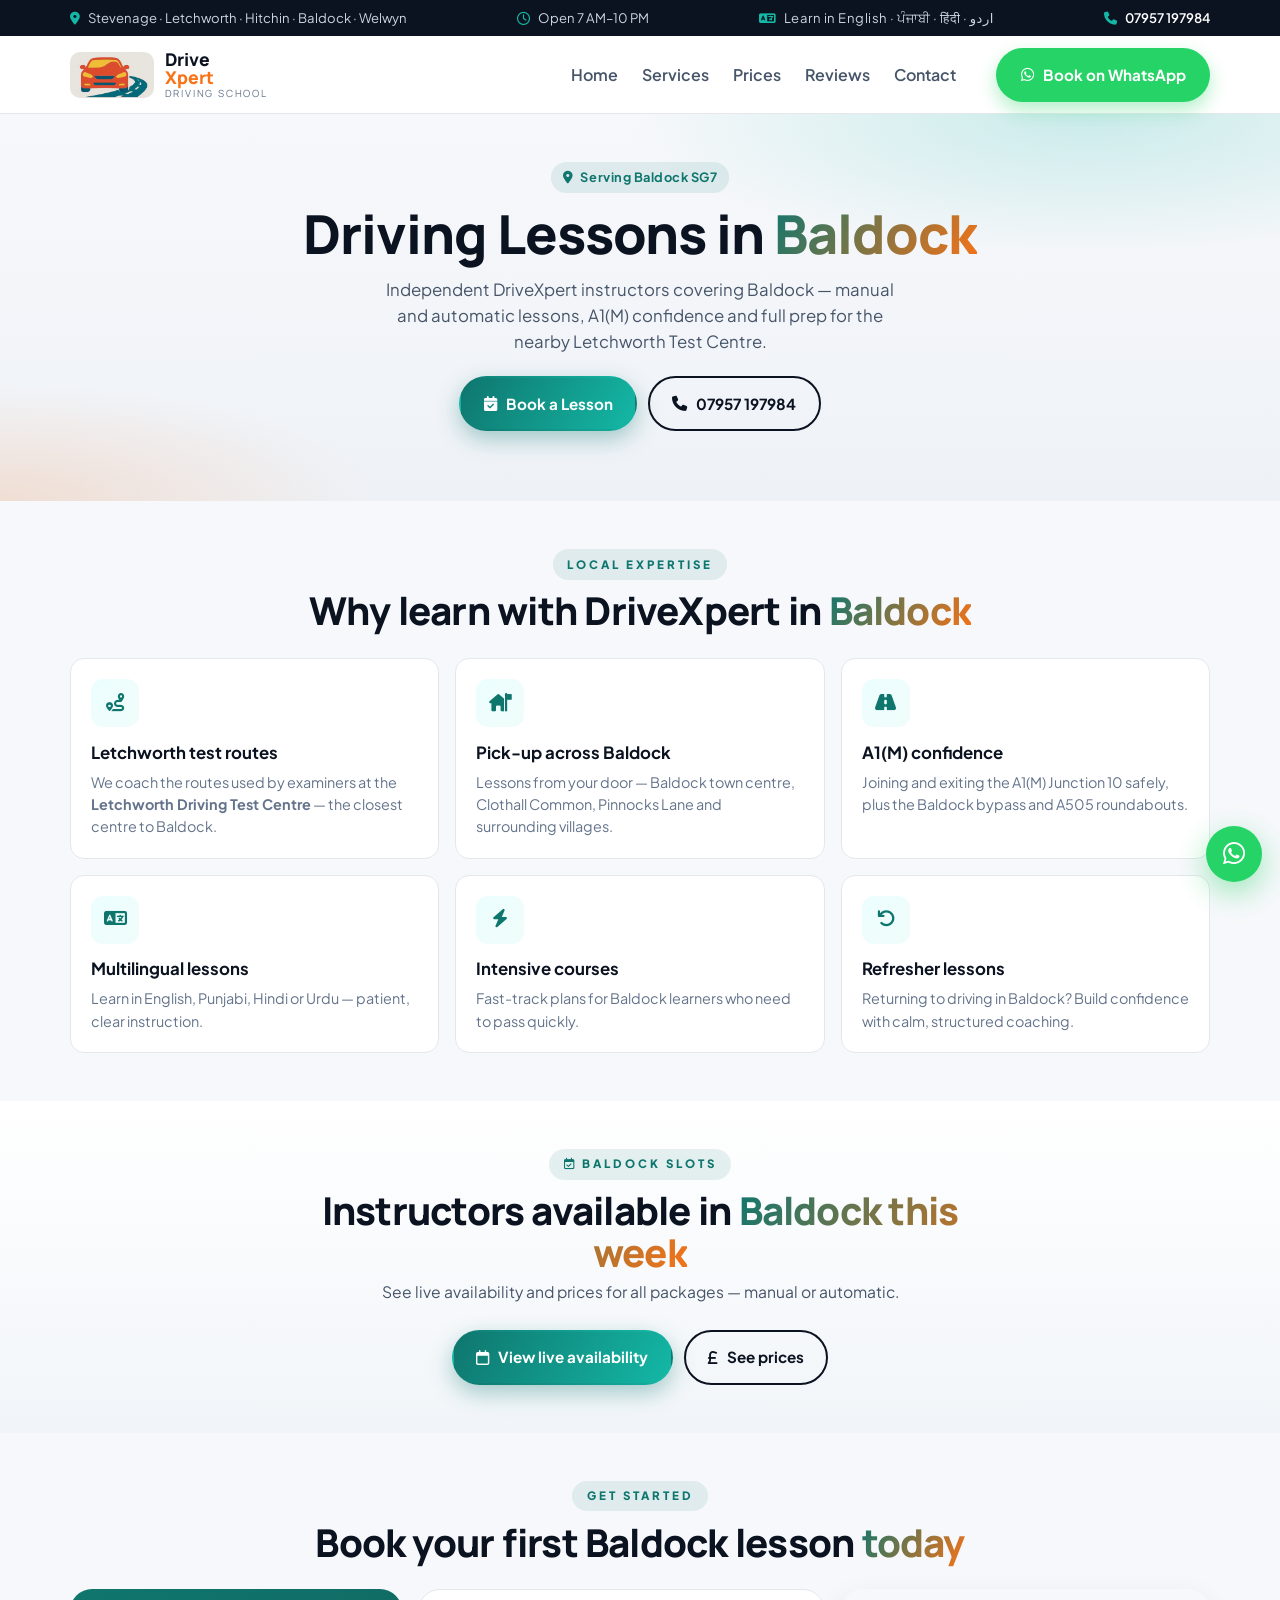
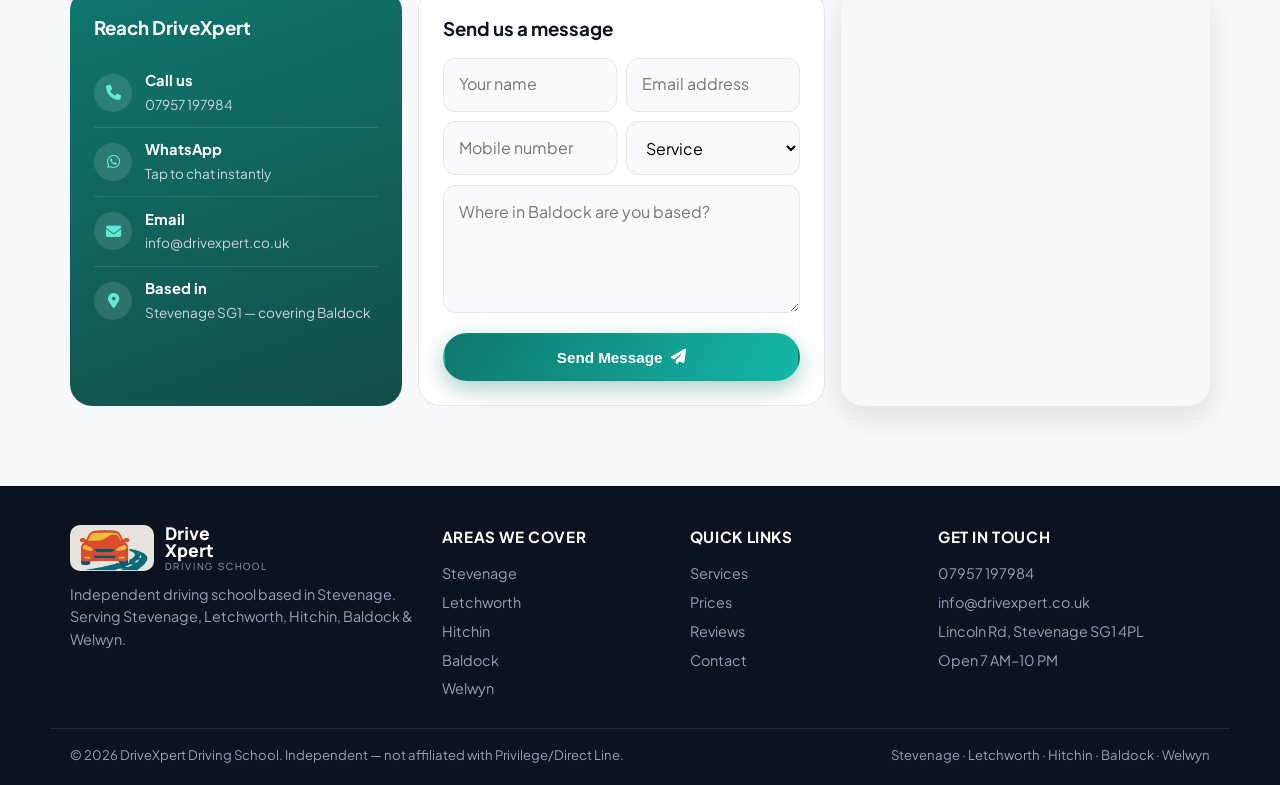
==== driving-lessons-baldock.html @ 842f6f1c "Add SEO subpages for each service area + brand-separation copy SEO subpages (5 dedicated landing pag" ====
<!DOCTYPE html>
<html lang="en">
<head>
    <meta charset="UTF-8">
    <meta name="viewport" content="width=device-width, initial-scale=1.0">
    <title>Driving Lessons in Baldock | DriveXpert Independent Driving School</title>
    <meta name="description" content="Independent driving school in Baldock SG7. Manual and automatic lessons with instructors who know the A1(M) junctions, Baldock bypass and the nearby Letchworth Driving Test Centre.">
    <link rel="canonical" href="https://drivexpert.co.uk/driving-lessons-baldock.html">
    <meta property="og:title" content="Driving Lessons in Baldock — DriveXpert">
    <meta property="og:description" content="Independent driving school covering Baldock. Manual & automatic lessons.">
    <meta property="og:url" content="https://drivexpert.co.uk/driving-lessons-baldock.html">
    <meta property="og:image" content="https://drivexpert.co.uk/images/drivexpert-logo-navbar.jpeg">
    <link rel="preconnect" href="https://fonts.googleapis.com">
    <link rel="preconnect" href="https://fonts.gstatic.com" crossorigin>
    <link href="https://fonts.googleapis.com/css2?family=Plus+Jakarta+Sans:wght@400;500;600;700;800&family=Manrope:wght@400;500;600;700;800&display=swap" rel="stylesheet">
    <link rel="stylesheet" href="https://cdnjs.cloudflare.com/ajax/libs/font-awesome/6.5.1/css/all.min.css">
    <link rel="stylesheet" href="styles.css">
    <script type="application/ld+json">
    {"@context":"https://schema.org","@type":["LocalBusiness","DrivingSchool"],"name":"DriveXpert Driving School — Baldock","url":"https://drivexpert.co.uk/driving-lessons-baldock.html","telephone":"+447957197984","areaServed":{"@type":"City","name":"Baldock"},"address":{"@type":"PostalAddress","addressLocality":"Baldock","addressRegion":"Hertfordshire","addressCountry":"GB"}}
    </script>
    <script>
    (function(w,d,s,l,i){w[l]=w[l]||[];w[l].push({'gtm.start':new Date().getTime(),event:'gtm.js'});var f=d.getElementsByTagName(s)[0],j=d.createElement(s),dl=l!='dataLayer'?'&l='+l:'';j.async=true;j.src='https://www.googletagmanager.com/gtm.js?id=GTM-MKSMNTF2'+dl;f.parentNode.insertBefore(j,f);})(window,document,'script','dataLayer','GTM-MKSMNTF2');
    </script>
</head>
<body>
<noscript><iframe src="https://www.googletagmanager.com/ns.html?id=GTM-MKSMNTF2" height="0" width="0" style="display:none;visibility:hidden"></iframe></noscript>

<div class="topbar">
    <div class="container topbar-inner">
        <span class="topbar-item"><i class="fas fa-map-marker-alt"></i> Stevenage · Letchworth · Hitchin · Baldock · Welwyn</span>
        <span class="topbar-item"><i class="far fa-clock"></i> Open 7 AM–10 PM</span>
        <span class="topbar-item topbar-langs"><i class="fas fa-language"></i> Learn in English · ਪੰਜਾਬੀ · हिंदी · اردو</span>
        <span class="topbar-item"><a href="tel:07957197984"><i class="fas fa-phone"></i> 07957 197984</a></span>
    </div>
</div>

<header class="nav">
    <div class="container nav-inner">
        <a href="index.html" class="brand">
            <img src="images/drivexpert-logo-navbar.jpeg" alt="DriveXpert" class="brand-logo">
            <span class="brand-text"><b>Drive</b><span class="x">Xpert</span><small>DRIVING SCHOOL</small></span>
        </a>
        <nav class="nav-links">
            <a href="index.html">Home</a>
            <a href="index.html#services">Services</a>
            <a href="index.html#prices">Prices</a>
            <a href="index.html#reviews">Reviews</a>
            <a href="index.html#contact">Contact</a>
        </nav>
        <div class="nav-cta">
            <a href="https://wa.me/447957197984" target="_blank" class="btn btn-whats"><i class="fab fa-whatsapp"></i> Book on WhatsApp</a>
        </div>
        <button class="nav-toggle" aria-label="Menu"><span></span><span></span><span></span></button>
    </div>
</header>

<section class="hero">
    <div class="hero-bg"></div>
    <div class="container">
        <div class="hero-copy" style="max-width:760px;margin:0 auto;text-align:center;">
            <span class="pill"><i class="fas fa-map-marker-alt"></i> Serving Baldock SG7</span>
            <h1>Driving Lessons in <span class="grad-text">Baldock</span></h1>
            <p class="lead" style="margin-left:auto;margin-right:auto;">Independent DriveXpert instructors covering Baldock — manual and automatic lessons, A1(M) confidence and full prep for the nearby Letchworth Test Centre.</p>
            <div class="hero-cta" style="justify-content:center;">
                <a href="index.html#contact" class="btn btn-primary"><i class="fas fa-calendar-check"></i> Book a Lesson</a>
                <a href="tel:07957197984" class="btn btn-outline"><i class="fas fa-phone"></i> 07957 197984</a>
            </div>
        </div>
    </div>
</section>

<section class="section">
    <div class="container">
        <div class="section-head">
            <span class="eyebrow">Local Expertise</span>
            <h2>Why learn with DriveXpert in <span class="grad-text">Baldock</span></h2>
        </div>
        <div class="services-grid">
            <article class="srv"><i class="fas fa-route"></i><h3>Letchworth test routes</h3><p>We coach the routes used by examiners at the <strong>Letchworth Driving Test Centre</strong> — the closest centre to Baldock.</p></article>
            <article class="srv"><i class="fas fa-house-flag"></i><h3>Pick-up across Baldock</h3><p>Lessons from your door — Baldock town centre, Clothall Common, Pinnocks Lane and surrounding villages.</p></article>
            <article class="srv"><i class="fas fa-road"></i><h3>A1(M) confidence</h3><p>Joining and exiting the A1(M) Junction 10 safely, plus the Baldock bypass and A505 roundabouts.</p></article>
            <article class="srv"><i class="fas fa-language"></i><h3>Multilingual lessons</h3><p>Learn in English, Punjabi, Hindi or Urdu — patient, clear instruction.</p></article>
            <article class="srv"><i class="fas fa-bolt"></i><h3>Intensive courses</h3><p>Fast-track plans for Baldock learners who need to pass quickly.</p></article>
            <article class="srv"><i class="fas fa-undo"></i><h3>Refresher lessons</h3><p>Returning to driving in Baldock? Build confidence with calm, structured coaching.</p></article>
        </div>
    </div>
</section>

<section class="section availability">
    <div class="container">
        <div class="section-head">
            <span class="eyebrow"><i class="far fa-calendar-check"></i> Baldock Slots</span>
            <h2>Instructors available in <span class="grad-text">Baldock this week</span></h2>
            <p class="lead-sub">See live availability and prices for all packages — manual or automatic.</p>
        </div>
        <div style="text-align:center;">
            <a href="index.html#availability" class="btn btn-primary"><i class="far fa-calendar"></i> View live availability</a>
            <a href="index.html#prices" class="btn btn-outline" style="margin-left:.5rem;"><i class="fas fa-pound-sign"></i> See prices</a>
        </div>
    </div>
</section>

<section class="section contact">
    <div class="container">
        <div class="section-head">
            <span class="eyebrow">Get Started</span>
            <h2>Book your first Baldock lesson <span class="grad-text">today</span></h2>
        </div>
        <div class="contact-grid">
            <div class="contact-info">
                <h3>Reach DriveXpert</h3>
                <a href="tel:07957197984" class="ci-row"><i class="fas fa-phone"></i><div><strong>Call us</strong><span>07957 197984</span></div></a>
                <a href="https://wa.me/447957197984" target="_blank" class="ci-row"><i class="fab fa-whatsapp"></i><div><strong>WhatsApp</strong><span>Tap to chat instantly</span></div></a>
                <a href="mailto:info@drivexpert.co.uk" class="ci-row"><i class="fas fa-envelope"></i><div><strong>Email</strong><span>info@drivexpert.co.uk</span></div></a>
                <a href="https://www.google.com/maps/place/DriveXpert+Driving+School/@51.926506,-0.1731403,17z" target="_blank" class="ci-row"><i class="fas fa-map-marker-alt"></i><div><strong>Based in</strong><span>Stevenage SG1 — covering Baldock</span></div></a>
            </div>
            <form class="contact-form" action="https://formspree.io/f/mldnvqpw" method="POST">
                <h3>Send us a message</h3>
                <input type="hidden" name="_subject" value="Lead — Baldock page">
                <input type="hidden" name="area" value="Baldock">
                <div class="row">
                    <input type="text" name="name" placeholder="Your name" required>
                    <input type="email" name="email" placeholder="Email address" required>
                </div>
                <div class="row">
                    <input type="tel" name="phone" placeholder="Mobile number">
                    <select name="service" required>
                        <option value="">Service</option>
                        <option>Adult Lessons</option>
                        <option>Manual / Automatic</option>
                        <option>Intensive Course</option>
                        <option>Refresher</option>
                    </select>
                </div>
                <textarea name="message" rows="4" placeholder="Where in Baldock are you based?" required></textarea>
                <button type="submit" class="btn btn-primary btn-block">Send Message <i class="fas fa-paper-plane"></i></button>
            </form>
            <div class="contact-map">
                <iframe src="https://www.google.com/maps?q=Baldock,+UK&output=embed" width="100%" height="100%" style="border:0;" allowfullscreen="" loading="lazy" referrerpolicy="no-referrer-when-downgrade" title="Letchworth Driving Test Centre"></iframe>
            </div>
        </div>
    </div>
</section>

<footer class="footer">
    <div class="container footer-grid">
        <div>
            <div class="brand brand-foot">
                <img src="images/drivexpert-logo-navbar.jpeg" alt="DriveXpert" class="brand-logo">
                <span class="brand-text"><b>Drive</b><span class="x">Xpert</span><small>DRIVING SCHOOL</small></span>
            </div>
            <p class="muted">Independent driving school based in Stevenage. Serving Stevenage, Letchworth, Hitchin, Baldock &amp; Welwyn.</p>
        </div>
        <div>
            <h4>Areas We Cover</h4>
            <ul>
                <li><a href="driving-lessons-stevenage.html">Stevenage</a></li>
                <li><a href="driving-lessons-baldock.html">Letchworth</a></li>
                <li><a href="driving-lessons-hitchin.html">Hitchin</a></li>
                <li><a href="driving-lessons-baldock.html">Baldock</a></li>
                <li><a href="driving-lessons-welwyn.html">Welwyn</a></li>
            </ul>
        </div>
        <div>
            <h4>Quick Links</h4>
            <ul><li><a href="index.html#services">Services</a></li><li><a href="index.html#prices">Prices</a></li><li><a href="index.html#reviews">Reviews</a></li><li><a href="index.html#contact">Contact</a></li></ul>
        </div>
        <div>
            <h4>Get in Touch</h4>
            <p><a href="tel:07957197984">07957 197984</a></p>
            <p><a href="mailto:info@drivexpert.co.uk">info@drivexpert.co.uk</a></p>
            <p>Lincoln Rd, Stevenage SG1 4PL</p>
            <p>Open 7 AM–10 PM</p>
        </div>
    </div>
    <div class="container footer-bottom">
        <span>&copy; <span id="yr"></span> DriveXpert Driving School. Independent — not affiliated with Privilege/Direct Line.</span>
        <span>Stevenage · Letchworth · Hitchin · Baldock · Welwyn</span>
    </div>
</footer>

<a href="https://wa.me/447957197984" target="_blank" class="float-whats" aria-label="WhatsApp"><i class="fab fa-whatsapp"></i></a>
<script src="script.js"></script>
</body>
</html>
---- styles.css ----
/* ===========================================
   DriveXpert — fresh design
   =========================================== */
:root {
    --bg: #f7f8fb;
    --surface: #ffffff;
    --ink: #0b1220;
    --ink-2: #475569;
    --muted: #64748b;
    --line: #e5e7eb;
    --brand: #0f766e;
    --brand-2: #14b8a6;
    --accent: #f97316;
    --accent-2: #fb923c;
    --gold: #f59e0b;
    --shadow-sm: 0 2px 8px rgba(15,23,42,.06);
    --shadow-md: 0 12px 30px rgba(15,23,42,.10);
    --shadow-lg: 0 28px 60px rgba(15,23,42,.18);
    --radius: 14px;
    --radius-lg: 22px;
    --container: 1180px;
}

* { box-sizing: border-box; margin: 0; padding: 0; }
html { scroll-behavior: smooth; }
body {
    font-family: 'Plus Jakarta Sans', 'Manrope', system-ui, sans-serif;
    color: var(--ink);
    background: var(--bg);
    line-height: 1.55;
    -webkit-font-smoothing: antialiased;
}
img { max-width: 100%; display: block; }
a { color: inherit; text-decoration: none; }
ul { list-style: none; }
.container { width: 100%; max-width: var(--container); margin: 0 auto; padding: 0 20px; }
.grad-text {
    background: linear-gradient(120deg, var(--brand) 0%, var(--accent) 100%);
    -webkit-background-clip: text;
    background-clip: text;
    color: transparent;
}

/* ===== Buttons ===== */
.btn {
    display: inline-flex; align-items: center; justify-content: center; gap: .55rem;
    padding: .85rem 1.4rem; border-radius: 999px;
    font-weight: 700; font-size: .95rem;
    border: 2px solid transparent; cursor: pointer;
    transition: transform .2s ease, box-shadow .2s ease, background .2s ease, color .2s ease, border-color .2s ease;
    white-space: nowrap;
}
.btn-primary { background: linear-gradient(120deg, var(--brand), var(--brand-2)); color: #fff; box-shadow: 0 8px 22px rgba(15,118,110,.35); }
.btn-primary:hover { transform: translateY(-2px); box-shadow: 0 14px 30px rgba(15,118,110,.45); }
.btn-outline { background: transparent; color: var(--ink); border-color: var(--ink); }
.btn-outline:hover { background: var(--ink); color: #fff; }
.btn-whats { background: #25D366; color: #fff; box-shadow: 0 8px 18px rgba(37,211,102,.35); }
.btn-whats:hover { transform: translateY(-2px); box-shadow: 0 14px 26px rgba(37,211,102,.45); }
.btn-block { width: 100%; }

/* ===== Topbar ===== */
.topbar { background: var(--ink); color: #cbd5e1; font-size: .82rem; }
.topbar-inner { display: flex; gap: 1.4rem; padding: .5rem 20px; flex-wrap: wrap; align-items: center; justify-content: space-between; }
.topbar-item i { color: var(--brand-2); margin-right: .35rem; }
.topbar-item a { color: #fff; font-weight: 600; }
.topbar-langs { letter-spacing: .5px; }

/* ===== Nav ===== */
.nav {
    position: sticky; top: 0; z-index: 100;
    background: rgba(255,255,255,.92);
    backdrop-filter: saturate(150%) blur(10px);
    border-bottom: 1px solid var(--line);
}
.nav-inner { display: flex; align-items: center; gap: 1.5rem; padding: .7rem 20px; }
.brand { display: flex; align-items: center; gap: .65rem; }
.brand-logo { height: 46px; width: auto; border-radius: 10px; }
.brand-text { display: flex; flex-direction: column; line-height: 1; font-family: 'Manrope', sans-serif; }
.brand-text b { font-weight: 800; font-size: 1.1rem; color: var(--ink); display: inline; }
.brand-text .x { color: var(--accent); font-weight: 800; font-size: 1.1rem; display: inline; }
.brand-text small { font-size: .62rem; letter-spacing: .18em; color: var(--muted); margin-top: 2px; }
.nav-links { display: flex; gap: 1.5rem; margin-left: auto; }
.nav-links a { font-weight: 600; color: var(--ink-2); padding: .4rem 0; position: relative; }
.nav-links a:hover { color: var(--ink); }
.nav-links a::after { content: ''; position: absolute; left: 0; bottom: -4px; width: 0; height: 2px; background: linear-gradient(90deg, var(--brand), var(--accent)); transition: width .25s ease; }
.nav-links a:hover::after { width: 100%; }
.nav-cta { margin-left: 1rem; }
.nav-toggle { display: none; background: transparent; border: 0; flex-direction: column; gap: 4px; cursor: pointer; padding: 8px; }
.nav-toggle span { width: 24px; height: 2px; background: var(--ink); border-radius: 2px; transition: transform .25s ease; }

/* ===== Hero ===== */
.hero { position: relative; padding: 3rem 0 3.2rem; overflow: hidden; }
.hero-bg {
    position: absolute; inset: 0;
    background:
        radial-gradient(60% 60% at 85% 0%, rgba(20,184,166,.20), transparent 60%),
        radial-gradient(50% 50% at 0% 100%, rgba(249,115,22,.16), transparent 60%),
        linear-gradient(180deg, #f7f8fb 0%, #eef2f7 100%);
    z-index: -1;
}
.hero-grid { display: grid; grid-template-columns: 1.15fr .85fr; gap: 2rem; align-items: center; }
.pill {
    display: inline-flex; align-items: center; gap: .45rem;
    padding: .35rem .75rem; border-radius: 999px;
    background: rgba(15,118,110,.10); color: var(--brand);
    font-weight: 700; font-size: .8rem; letter-spacing: .04em;
}
.hero-copy h1 {
    font-family: 'Manrope', sans-serif;
    font-weight: 800;
    font-size: clamp(2rem, 4.2vw, 3.4rem);
    line-height: 1.05;
    letter-spacing: -.02em;
    margin: .8rem 0 .9rem;
}
.lead { color: var(--ink-2); font-size: 1.05rem; max-width: 540px; margin-bottom: 1.3rem; }
.hero-cta { display: flex; gap: .7rem; flex-wrap: wrap; margin-bottom: 1.2rem; }
.hero-bullets { display: grid; grid-template-columns: 1fr 1fr; gap: .4rem .9rem; max-width: 460px; }
.hero-bullets li { font-weight: 600; color: var(--ink-2); display: flex; align-items: center; gap: .5rem; font-size: .92rem; }
.hero-bullets i { color: var(--brand); }

.hero-card {
    background: var(--surface);
    border: 1px solid var(--line);
    border-radius: var(--radius-lg);
    padding: 1.5rem;
    box-shadow: var(--shadow-md);
}
.hero-card-row { display: grid; grid-template-columns: repeat(3,1fr); gap: .5rem; margin-bottom: 1.1rem; }
.hcol { text-align: center; padding: .8rem .3rem; border-radius: 14px; background: linear-gradient(135deg, #ecfeff, #f0fdfa); }
.hcol-num { font-size: 1.55rem; font-weight: 800; color: var(--brand); }
.hcol-lbl { font-size: .78rem; color: var(--muted); font-weight: 600; }
.hero-card-cta strong { display: block; font-size: 1.1rem; margin-bottom: .25rem; }
.hero-card-cta p { color: var(--muted); font-size: .9rem; margin-bottom: .8rem; }
.quick-form { display: grid; gap: .55rem; }
.quick-form input, .quick-form select {
    width: 100%; padding: .8rem .9rem; border: 1px solid var(--line); border-radius: 12px; font: inherit;
    background: #f8fafc;
}
.quick-form input:focus, .quick-form select:focus { outline: 2px solid var(--brand); border-color: var(--brand); background: #fff; }

/* ===== Trust strip ===== */
.trust { background: var(--surface); border-top: 1px solid var(--line); border-bottom: 1px solid var(--line); padding: 1rem 0; }
.trust-grid { display: grid; grid-template-columns: repeat(4, 1fr); gap: 1rem; }
.trust-item { display: flex; gap: .8rem; align-items: center; }
.trust-item i { width: 42px; height: 42px; border-radius: 12px; display: inline-grid; place-items: center; background: linear-gradient(135deg, #ecfeff, #f0fdfa); color: var(--brand); font-size: 1.1rem; }
.trust-item strong { display: block; font-size: .95rem; }
.trust-item span { display: block; color: var(--muted); font-size: .82rem; }

/* ===== Sections ===== */
.section { padding: 3rem 0; }
.section-head { text-align: center; max-width: 720px; margin: 0 auto 1.6rem; }
.eyebrow {
    display: inline-block;
    text-transform: uppercase; letter-spacing: 3px;
    font-size: .72rem; font-weight: 800;
    color: var(--brand);
    background: rgba(15,118,110,.10);
    padding: .4rem .9rem; border-radius: 999px; margin-bottom: .65rem;
}
.section-head h2 {
    font-family: 'Manrope', sans-serif;
    font-weight: 800;
    font-size: clamp(1.6rem, 3.2vw, 2.4rem);
    letter-spacing: -.02em;
    line-height: 1.1;
}

/* ===== Services ===== */
.services-grid { display: grid; grid-template-columns: repeat(3,1fr); gap: 1rem; }
.srv {
    background: var(--surface); border: 1px solid var(--line);
    border-radius: var(--radius); padding: 1.25rem; position: relative; overflow: hidden;
    transition: transform .25s ease, box-shadow .25s ease, border-color .25s ease;
}
.srv::before { content: ''; position: absolute; top: 0; left: 0; right: 0; height: 3px; background: linear-gradient(90deg, var(--brand), var(--accent)); transform: scaleX(0); transform-origin: left; transition: transform .35s ease; }
.srv:hover { transform: translateY(-4px); box-shadow: var(--shadow-md); border-color: transparent; }
.srv:hover::before { transform: scaleX(1); }
.srv i { width: 48px; height: 48px; border-radius: 12px; display: inline-grid; place-items: center; background: linear-gradient(135deg, #ecfeff, #f0fdfa); color: var(--brand); font-size: 1.15rem; margin-bottom: .8rem; }
.srv h3 { font-size: 1.05rem; margin-bottom: .3rem; }
.srv p { color: var(--muted); font-size: .9rem; }

/* ===== Availability ===== */
.availability { background: linear-gradient(180deg, #ffffff 0%, #f1f5f9 100%); }
.lead-sub { color: var(--ink-2); font-size: .98rem; margin-top: .35rem; }
.avail-tabs {
    display: flex; flex-wrap: wrap; justify-content: center; gap: .4rem;
    margin-bottom: 1rem;
}
.avail-tab {
    border: 1px solid var(--line); background: #fff; color: var(--ink-2);
    padding: .55rem 1.1rem; border-radius: 999px;
    font-weight: 700; font-size: .9rem; cursor: pointer;
    transition: background .2s ease, color .2s ease, border-color .2s ease, transform .2s ease;
}
.avail-tab:hover { transform: translateY(-1px); border-color: var(--brand); color: var(--brand); }
.avail-tab.active { background: linear-gradient(120deg, var(--brand), var(--brand-2)); color: #fff; border-color: transparent; box-shadow: 0 6px 16px rgba(15,118,110,.3); }

.avail-legend {
    display: flex; justify-content: center; gap: 1.2rem; flex-wrap: wrap;
    color: var(--ink-2); font-size: .85rem; margin-bottom: 1rem;
}
.avail-legend .dot { display: inline-block; width: 10px; height: 10px; border-radius: 50%; margin-right: .35rem; vertical-align: middle; }
.dot-open { background: #10b981; }
.dot-few { background: #f59e0b; }
.dot-full { background: #ef4444; }

.avail-grid {
    display: grid; grid-template-columns: repeat(7, 1fr); gap: .5rem;
    background: #fff; padding: 1rem; border-radius: var(--radius-lg);
    border: 1px solid var(--line); box-shadow: var(--shadow-sm);
}
.avail-day { display: flex; flex-direction: column; gap: .35rem; min-width: 0; }
.avail-day-head { text-align: center; padding: .35rem 0; }
.avail-day-name { font-size: .72rem; text-transform: uppercase; letter-spacing: .1em; color: var(--muted); font-weight: 700; }
.avail-day-date { font-size: 1.1rem; font-weight: 800; color: var(--ink); margin-top: 2px; }
.avail-slot {
    display: flex; align-items: center; justify-content: space-between;
    padding: .45rem .55rem; border-radius: 10px;
    border: 1px solid var(--line); background: #f8fafc;
    font-size: .76rem; font-weight: 600; color: var(--ink);
    cursor: pointer; transition: transform .2s ease, border-color .2s ease, background .2s ease;
    text-align: left;
}
.avail-slot:hover:not(.full) { transform: translateY(-1px); border-color: var(--brand); background: #ecfeff; }
.avail-slot .dot { width: 7px; height: 7px; border-radius: 50%; }
.avail-slot.open { border-left: 3px solid #10b981; }
.avail-slot.few { border-left: 3px solid #f59e0b; }
.avail-slot.full { border-left: 3px solid #ef4444; color: var(--muted); cursor: not-allowed; opacity: .7; text-decoration: line-through; }

.avail-note { text-align: center; color: var(--muted); font-size: .85rem; margin-top: 1rem; }
.avail-note i { color: var(--brand); margin-right: .3rem; }

@media (max-width: 980px) {
    .avail-grid { grid-template-columns: repeat(4, 1fr); }
    .avail-day:nth-child(n+5) { /* keeps layout balanced — rows wrap */ }
}
@media (max-width: 640px) {
    .avail-grid { grid-template-columns: repeat(2, 1fr); padding: .8rem; gap: .4rem; }
    .avail-slot { font-size: .72rem; padding: .4rem .5rem; }
    .avail-tabs { gap: .3rem; }
    .avail-tab { padding: .45rem .85rem; font-size: .82rem; }
}

/* ===== Prices ===== */
.prices-grid { display: grid; grid-template-columns: repeat(4, 1fr); gap: 1rem; }
.price-card {
    position: relative; background: var(--surface); border: 1px solid var(--line);
    border-radius: var(--radius); padding: 1.4rem 1.2rem; text-align: center;
    display: flex; flex-direction: column; transition: transform .25s ease, box-shadow .25s ease;
}
.price-card:hover { transform: translateY(-4px); box-shadow: var(--shadow-md); }
.price-card.featured {
    background: linear-gradient(160deg, #0f766e, #134e4a);
    color: #fff; border-color: transparent; box-shadow: var(--shadow-lg);
}
.price-card.featured h3, .price-card.featured .price { color: #fff; }
.price-card.featured ul { color: #ccfbf1; }
.price-card.featured .btn-primary { background: #fff; color: var(--brand); box-shadow: none; }
.price-card.featured .btn-primary:hover { background: #f1f5f9; }
.price-card.featured .price-icon { background: rgba(255,255,255,.15); color: #fff; }
.badge {
    position: absolute; top: 12px; right: 12px;
    background: var(--accent); color: #fff;
    padding: .25rem .6rem; border-radius: 999px;
    font-size: .72rem; font-weight: 800; letter-spacing: .03em;
}
.price-icon { width: 52px; height: 52px; border-radius: 14px; display: inline-grid; place-items: center; background: linear-gradient(135deg, #ecfeff, #f0fdfa); color: var(--brand); font-size: 1.2rem; margin: 0 auto .8rem; }
.price-card h3 { font-size: 1.05rem; margin-bottom: .25rem; }
.price-was { font-size: .82rem; color: var(--muted); margin-top: .2rem; }
.price-was s { color: #94a3b8; }
.price-card.featured .price-was { color: rgba(255,255,255,.7); }
.price-card.featured .price-was s { color: rgba(255,255,255,.55); }
.price { font-family: 'Manrope', sans-serif; font-weight: 800; font-size: 2rem; letter-spacing: -.02em; margin-bottom: .35rem; }
.price-savings {
    display: inline-flex; align-items: center; gap: .35rem;
    background: rgba(249,115,22,.12); color: var(--accent);
    padding: .25rem .65rem; border-radius: 999px;
    font-size: .8rem; font-weight: 800; margin: 0 auto .9rem;
}
.price-savings-empty {
    background: rgba(15,118,110,.08); color: var(--brand);
    font-weight: 600;
}
.price-card.featured .price-savings { background: rgba(255,255,255,.18); color: #fff; }
.price-card.featured .price-savings-empty { background: rgba(255,255,255,.12); }
.price span { font-size: .85rem; font-weight: 600; color: var(--muted); margin-left: .15rem; }
.price-card.featured .price span { color: #ccfbf1; }
.price-card ul { display: grid; gap: .35rem; margin-bottom: 1rem; color: var(--ink-2); font-size: .9rem; }
.price-card ul li::before { content: '✓'; color: var(--brand); font-weight: 800; margin-right: .35rem; }
.price-card.featured ul li::before { color: #5eead4; }

/* ===== About ===== */
.about-grid { display: grid; grid-template-columns: 1.05fr .95fr; gap: 2rem; align-items: center; }
.about-copy h2 { margin-bottom: .8rem; font-family: 'Manrope', sans-serif; font-weight: 800; font-size: clamp(1.6rem, 3vw, 2.2rem); }
.about-copy p { color: var(--ink-2); margin-bottom: 1.2rem; }
.about-stats { display: grid; grid-template-columns: repeat(auto-fit, minmax(160px, max-content)); gap: 1rem; }
.about-stats > div { background: var(--surface); border: 1px solid var(--line); border-radius: 14px; padding: .9rem .8rem; text-align: center; }
.about-stats strong { display: block; font-size: 1.4rem; color: var(--brand); font-weight: 800; }
.about-stats span { color: var(--muted); font-size: .82rem; }
.about-media { position: relative; }
.about-media img { width: 100%; border-radius: var(--radius-lg); box-shadow: var(--shadow-md); }
.about-media .about-media-2 { position: absolute; right: -10px; bottom: -28px; width: 55%; border: 6px solid var(--bg); border-radius: var(--radius); }

/* ===== Reviews / Slider ===== */
.reviews-sub { text-align: center; margin: 1.6rem 0 .9rem; font-size: 1.1rem; font-weight: 700; color: var(--ink); }
.slider { position: relative; padding: 0 2.6rem; }
.slider-track {
    display: flex; gap: .8rem;
    overflow-x: auto; overflow-y: hidden;
    scroll-snap-type: x mandatory;
    scroll-behavior: smooth;
    scrollbar-width: none;
    -ms-overflow-style: none;
    padding: .5rem .1rem 1.2rem;
}
.slider-track::-webkit-scrollbar { display: none; }
.slide { flex: 0 0 calc((100% - 2.4rem) / 4); scroll-snap-align: start; }
.slide img {
    width: 100%; object-fit: cover;
    border-radius: var(--radius); cursor: zoom-in;
    box-shadow: var(--shadow-sm);
    transition: transform .25s ease, box-shadow .25s ease;
}
.slide img:hover { transform: translateY(-4px); box-shadow: var(--shadow-md); }
.review-slide img { aspect-ratio: 3/4; }
.pass-slide img { aspect-ratio: 3/4; }

.slider-btn {
    position: absolute; top: 50%; transform: translateY(-50%);
    width: 42px; height: 42px; border-radius: 50%;
    background: #fff; color: var(--ink); border: 1px solid var(--line);
    display: inline-grid; place-items: center; cursor: pointer;
    box-shadow: var(--shadow-md); z-index: 2;
    transition: transform .2s ease, background .2s ease, color .2s ease;
}
.slider-btn:hover { background: var(--brand); color: #fff; border-color: transparent; transform: translateY(-50%) scale(1.05); }
.slider-btn.prev { left: 0; }
.slider-btn.next { right: 0; }

.slider-dots { display: flex; justify-content: center; gap: .35rem; margin-top: .2rem; }
.slider-dots button {
    width: 8px; height: 8px; border-radius: 50%;
    background: var(--line); border: 0; cursor: pointer;
    transition: background .2s ease, transform .2s ease;
}
.slider-dots button.active { background: var(--brand); transform: scale(1.4); }

@media (max-width: 980px) {
    .slide { flex-basis: calc((100% - 1.6rem) / 3); }
}
@media (max-width: 640px) {
    .slider { padding: 0 2.2rem; }
    .slide { flex-basis: calc((100% - .8rem) / 2); }
    .slider-btn { width: 36px; height: 36px; }
}

/* ===== Social ===== */
.social-grid { display: grid; grid-template-columns: repeat(3, 1fr); gap: 1rem; }
.social-card {
    display: flex; align-items: center; gap: 1rem;
    padding: 1.1rem 1.2rem; border-radius: var(--radius-lg);
    color: #fff; transition: transform .25s ease, box-shadow .25s ease;
    box-shadow: var(--shadow-sm);
}
.social-card:hover { transform: translateY(-4px); box-shadow: var(--shadow-lg); }
.social-card > i:first-child { width: 52px; height: 52px; border-radius: 14px; display: inline-grid; place-items: center; background: rgba(255,255,255,.18); font-size: 1.4rem; }
.social-card div { flex: 1; }
.social-card strong { display: block; font-size: 1.05rem; }
.social-card span { color: rgba(255,255,255,.85); font-size: .85rem; }
.s-arrow { opacity: .7; transition: transform .25s ease; }
.social-card:hover .s-arrow { transform: translateX(4px); opacity: 1; }
.s-fb { background: linear-gradient(135deg, #1877f2, #0a4ea3); }
.s-ig { background: radial-gradient(circle at 30% 110%, #fdf497, #fd5949 40%, #d6249f 65%, #285aeb 100%); }
.s-tt { background: linear-gradient(135deg, #010101, #25f4ee 200%); }

@media (max-width: 980px) { .social-grid { grid-template-columns: 1fr; } }

/* ===== Contact ===== */
.contact-grid { display: grid; grid-template-columns: .9fr 1.1fr 1fr; gap: 1rem; }
.contact-info { background: linear-gradient(160deg, #0f766e, #134e4a); color: #fff; padding: 1.5rem; border-radius: var(--radius-lg); }
.contact-info h3 { margin-bottom: 1rem; }
.ci-row { display: flex; gap: .8rem; align-items: center; padding: .65rem 0; border-bottom: 1px solid rgba(255,255,255,.12); color: #e2e8f0; }
.ci-row:last-of-type { border-bottom: 0; }
.ci-row i { width: 38px; height: 38px; border-radius: 50%; display: inline-grid; place-items: center; background: rgba(255,255,255,.12); color: #5eead4; font-size: .95rem; }
.ci-row strong { display: block; color: #fff; font-size: .92rem; }
.ci-row span { color: #cbd5e1; font-size: .85rem; }
.ci-socials { display: flex; gap: .5rem; margin-top: 1rem; }
.ci-socials a { width: 38px; height: 38px; border-radius: 50%; display: inline-grid; place-items: center; background: rgba(255,255,255,.14); color: #fff; transition: transform .2s ease, background .2s ease; }
.ci-socials a:hover { background: var(--accent); transform: translateY(-2px); }

.contact-form { background: var(--surface); padding: 1.5rem; border-radius: var(--radius-lg); border: 1px solid var(--line); }
.contact-form h3 { margin-bottom: .9rem; }
.contact-form .row { display: grid; grid-template-columns: 1fr 1fr; gap: .6rem; margin-bottom: .6rem; }
.contact-form input, .contact-form select, .contact-form textarea {
    width: 100%; padding: .85rem .9rem; border: 1px solid var(--line); border-radius: 12px; font: inherit;
    background: #f8fafc; resize: vertical;
}
.contact-form input:focus, .contact-form select:focus, .contact-form textarea:focus {
    outline: 2px solid var(--brand); border-color: var(--brand); background: #fff;
}
.contact-form textarea { margin-bottom: .8rem; }

.contact-map { border-radius: var(--radius-lg); overflow: hidden; min-height: 100%; box-shadow: var(--shadow-md); }
.contact-map iframe { width: 100%; height: 100%; min-height: 360px; border: 0; }

/* ===== Footer ===== */
.footer { background: var(--ink); color: #cbd5e1; padding: 2.4rem 0 1.2rem; margin-top: 2rem; }
.footer .brand-text b, .footer .brand-text .x { color: #fff; }
.footer .brand-text small { color: #94a3b8; }
.footer-grid { display: grid; grid-template-columns: 1.4fr .9fr .9fr 1.1fr; gap: 1.6rem; padding-bottom: 1.6rem; border-bottom: 1px solid #1e293b; }
.footer h4 { color: #fff; font-size: .95rem; margin-bottom: .7rem; letter-spacing: .04em; text-transform: uppercase; }
.footer ul li, .footer p { color: #94a3b8; font-size: .9rem; padding: .2rem 0; }
.footer a:hover { color: #fff; }
.footer .muted { margin: .5rem 0 .8rem; font-size: .9rem; max-width: 360px; }
.footer-bottom { display: flex; justify-content: space-between; gap: 1rem; padding-top: 1rem; font-size: .82rem; color: #94a3b8; }

/* ===== Lightbox ===== */
.lightbox { position: fixed; inset: 0; background: rgba(15,23,42,.92); z-index: 1000; display: grid; place-items: center; padding: 2rem; }
.lightbox[hidden] { display: none; }
.lightbox img { max-width: 92vw; max-height: 88vh; border-radius: 12px; }
.lightbox-close { position: absolute; top: 1rem; right: 1rem; background: transparent; border: 0; color: #fff; font-size: 2.2rem; cursor: pointer; }

/* ===== Floating WhatsApp ===== */
.float-whats {
    position: fixed; bottom: 18px; right: 18px; z-index: 90;
    width: 56px; height: 56px; border-radius: 50%;
    background: #25D366; color: #fff;
    display: grid; place-items: center; font-size: 1.6rem;
    box-shadow: 0 10px 30px rgba(37,211,102,.45);
    animation: pulse 2.4s ease-in-out infinite;
}
@keyframes pulse {
    0%, 100% { box-shadow: 0 0 0 0 rgba(37,211,102,.55); }
    50% { box-shadow: 0 0 0 14px rgba(37,211,102,0); }
}

/* ===== Responsive ===== */
/* Laptop / smaller desktop */
@media (max-width: 1180px) {
    .container { padding: 0 24px; }
    .hero-grid { gap: 1.5rem; }
    .nav-links { gap: 1.1rem; }
}
@media (max-width: 1080px) {
    .hero-grid { grid-template-columns: 1.1fr 1fr; gap: 1.4rem; }
    .hero-copy h1 { font-size: clamp(1.9rem, 3.6vw, 2.8rem); }
    .prices-grid { grid-template-columns: repeat(2, 1fr); }
    .contact-grid { grid-template-columns: 1fr 1fr; }
    .contact-map { grid-column: 1 / -1; }
    .contact-map iframe { min-height: 320px; }
}
/* Tablet */
@media (max-width: 980px) {
    .nav-links, .nav-cta { display: none; }
    .nav-toggle { display: inline-flex; margin-left: auto; }
    .nav.open { padding-bottom: 1rem; }
    .nav.open .nav-links {
        display: flex; flex-direction: column; gap: .2rem;
        position: absolute; top: 100%; left: 0; right: 0;
        background: #fff; padding: .8rem 20px;
        border-bottom: 1px solid var(--line);
        box-shadow: var(--shadow-md);
    }
    .nav.open .nav-links a { padding: .7rem 0; border-bottom: 1px solid var(--line); }
    .nav.open .nav-links a:last-child { border-bottom: 0; }
    .hero-grid { grid-template-columns: 1fr; }
    .hero { padding: 2rem 0 2.4rem; }
    .trust-grid { grid-template-columns: repeat(2, 1fr); }
    .services-grid { grid-template-columns: repeat(2, 1fr); }
    .prices-grid { grid-template-columns: repeat(2, 1fr); }
    .about-grid { grid-template-columns: 1fr; }
    .about-media .about-media-2 { width: 45%; right: 0; bottom: -20px; }
    .reviews-grid, .testimonials-strip { grid-template-columns: repeat(4, 1fr); }
    .contact-grid { grid-template-columns: 1fr; }
    .contact-map iframe { min-height: 280px; }
    .footer-grid { grid-template-columns: 1fr 1fr; }
    .footer-bottom { flex-direction: column; align-items: flex-start; }
    .section { padding: 2.2rem 0; }
}
/* Mobile */
@media (max-width: 640px) {
    .container { padding: 0 16px; }
    .topbar { font-size: .76rem; }
    .topbar-inner { gap: .45rem .8rem; padding: .5rem 14px; justify-content: center; text-align: center; }
    .topbar-item { font-size: .72rem; }
    .topbar-langs {
        order: -1; flex-basis: 100%;
        background: rgba(20,184,166,.18); color: #5eead4;
        padding: .35rem .6rem; border-radius: 999px;
        font-weight: 600; font-size: .72rem;
    }
    .nav-inner { padding: .55rem 16px; gap: .8rem; }
    .brand-logo { height: 38px; }
    .brand-text b, .brand-text .x { font-size: 1rem; }
    .brand-text small { font-size: .55rem; letter-spacing: .12em; }

    .hero { padding: 1.6rem 0 1.8rem; }
    .hero-copy h1 { font-size: clamp(1.7rem, 7vw, 2.2rem); margin: .6rem 0 .7rem; }
    .lead { font-size: .98rem; margin-bottom: 1rem; }
    .hero-cta { gap: .5rem; }
    .hero-cta .btn { padding: .75rem 1.05rem; font-size: .9rem; flex: 1; }
    .hero-bullets { grid-template-columns: 1fr 1fr; gap: .35rem .6rem; }
    .hero-bullets li { font-size: .85rem; }
    .hero-card { padding: 1.1rem; }
    .hero-card-row { gap: .35rem; margin-bottom: .9rem; }
    .hcol { padding: .6rem .25rem; }
    .hcol-num { font-size: 1.3rem; }
    .hcol-lbl { font-size: .7rem; }
    .quick-form input, .quick-form select { padding: .7rem .8rem; font-size: 16px; }

    .section { padding: 1.8rem 0; }
    .section-head { margin-bottom: 1.1rem; }
    .section-head h2 { font-size: clamp(1.4rem, 5.5vw, 1.9rem); }
    .eyebrow { font-size: .65rem; letter-spacing: 2px; padding: .3rem .7rem; }

    .trust { padding: .8rem 0; }
    .trust-grid { gap: .6rem; }
    .trust-item { gap: .55rem; }
    .trust-item i { width: 36px; height: 36px; font-size: .95rem; }
    .trust-item strong { font-size: .85rem; }
    .trust-item span { font-size: .72rem; }

    .services-grid { grid-template-columns: 1fr 1fr; gap: .65rem; }
    .srv { padding: .9rem .85rem; }
    .srv i { width: 40px; height: 40px; font-size: .95rem; margin-bottom: .55rem; }
    .srv h3 { font-size: .92rem; }
    .srv p { font-size: .8rem; }

    .prices-grid { grid-template-columns: 1fr; gap: .8rem; }
    .price-card { padding: 1.2rem 1rem; }
    .price { font-size: 1.7rem; }

    .about-stats { grid-template-columns: 1fr 1fr 1fr; gap: .5rem; }
    .about-stats > div { padding: .6rem .4rem; }
    .about-stats strong { font-size: 1.1rem; }
    .about-stats span { font-size: .72rem; }
    .about-media { margin-top: .8rem; }
    .about-media .about-media-2 { display: none; }

    .reviews-grid { grid-template-columns: repeat(3, 1fr); gap: .4rem; }
    .testimonials-strip { grid-template-columns: repeat(2, 1fr); gap: .4rem; }

    .social-grid { grid-template-columns: 1fr; gap: .55rem; }
    .social-card { padding: .85rem 1rem; }

    .contact-info, .contact-form { padding: 1.1rem; }
    .ci-row { padding: .55rem 0; gap: .65rem; }
    .ci-row i { width: 34px; height: 34px; font-size: .85rem; }
    .contact-form .row { grid-template-columns: 1fr; gap: .5rem; margin-bottom: .5rem; }
    .contact-form input, .contact-form select, .contact-form textarea { padding: .75rem .85rem; font-size: 16px; }
    .contact-map iframe { min-height: 240px; }

    .footer { padding: 1.8rem 0 1rem; }
    .footer-grid { grid-template-columns: 1fr; gap: 1.2rem; padding-bottom: 1.2rem; }

    .float-whats { width: 50px; height: 50px; font-size: 1.4rem; bottom: 14px; right: 14px; }
}
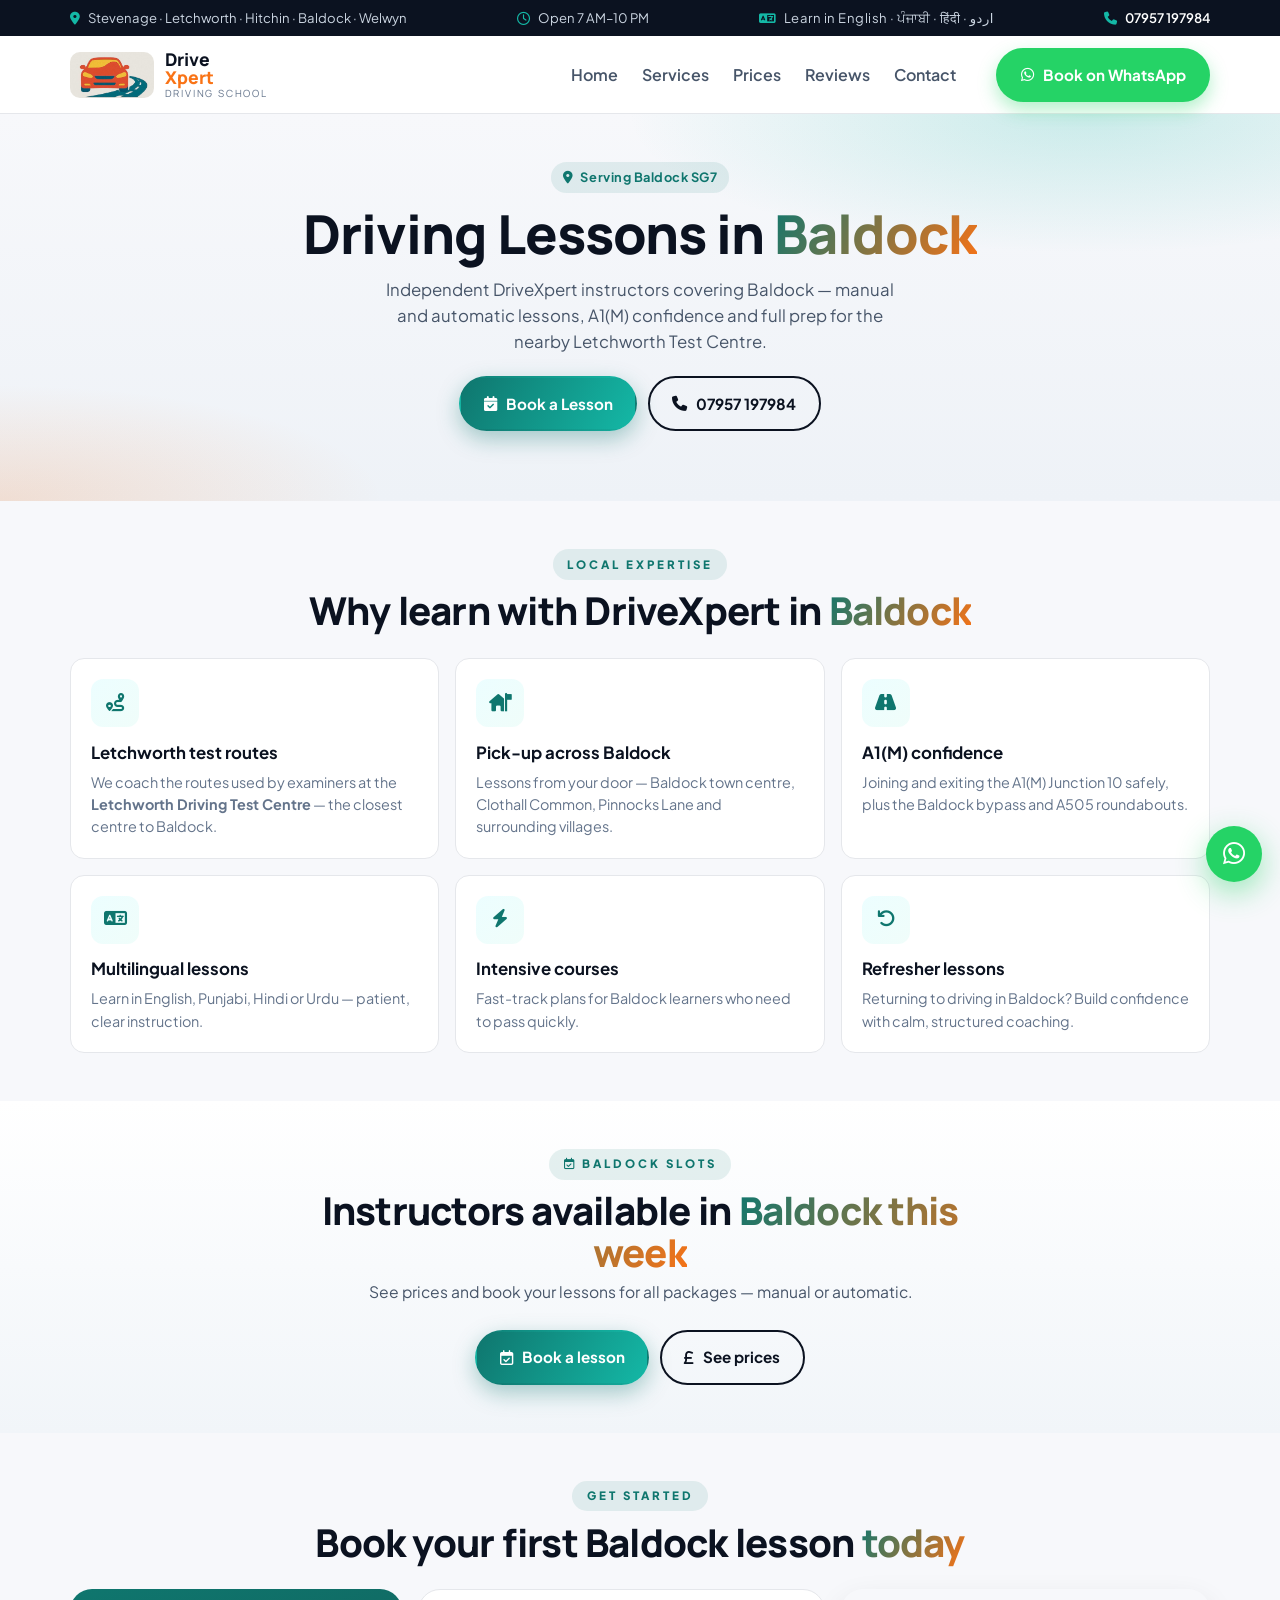
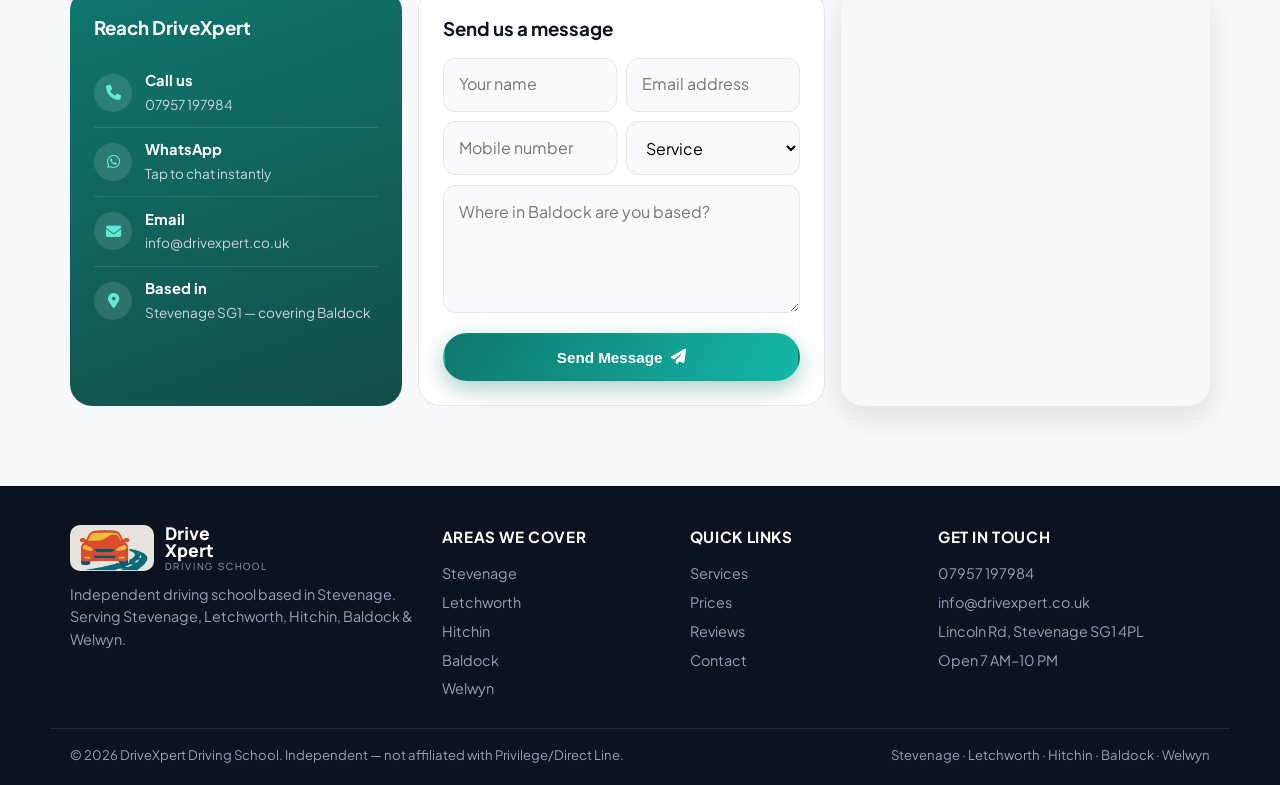
==== commit 36ec5d42: "Remove Live Availability calendar section from homepage Removed the interactive availability section" ====
--- a/driving-lessons-baldock.html
+++ b/driving-lessons-baldock.html
@@ -91,10 +91,10 @@
         <div class="section-head">
             <span class="eyebrow"><i class="far fa-calendar-check"></i> Baldock Slots</span>
             <h2>Instructors available in <span class="grad-text">Baldock this week</span></h2>
-            <p class="lead-sub">See live availability and prices for all packages — manual or automatic.</p>
+            <p class="lead-sub">See prices and book your lessons for all packages — manual or automatic.</p>
         </div>
         <div style="text-align:center;">
-            <a href="index.html#availability" class="btn btn-primary"><i class="far fa-calendar"></i> View live availability</a>
+            <a href="index.html#contact" class="btn btn-primary"><i class="far fa-calendar-check"></i> Book a lesson</a>
             <a href="index.html#prices" class="btn btn-outline" style="margin-left:.5rem;"><i class="fas fa-pound-sign"></i> See prices</a>
         </div>
     </div>
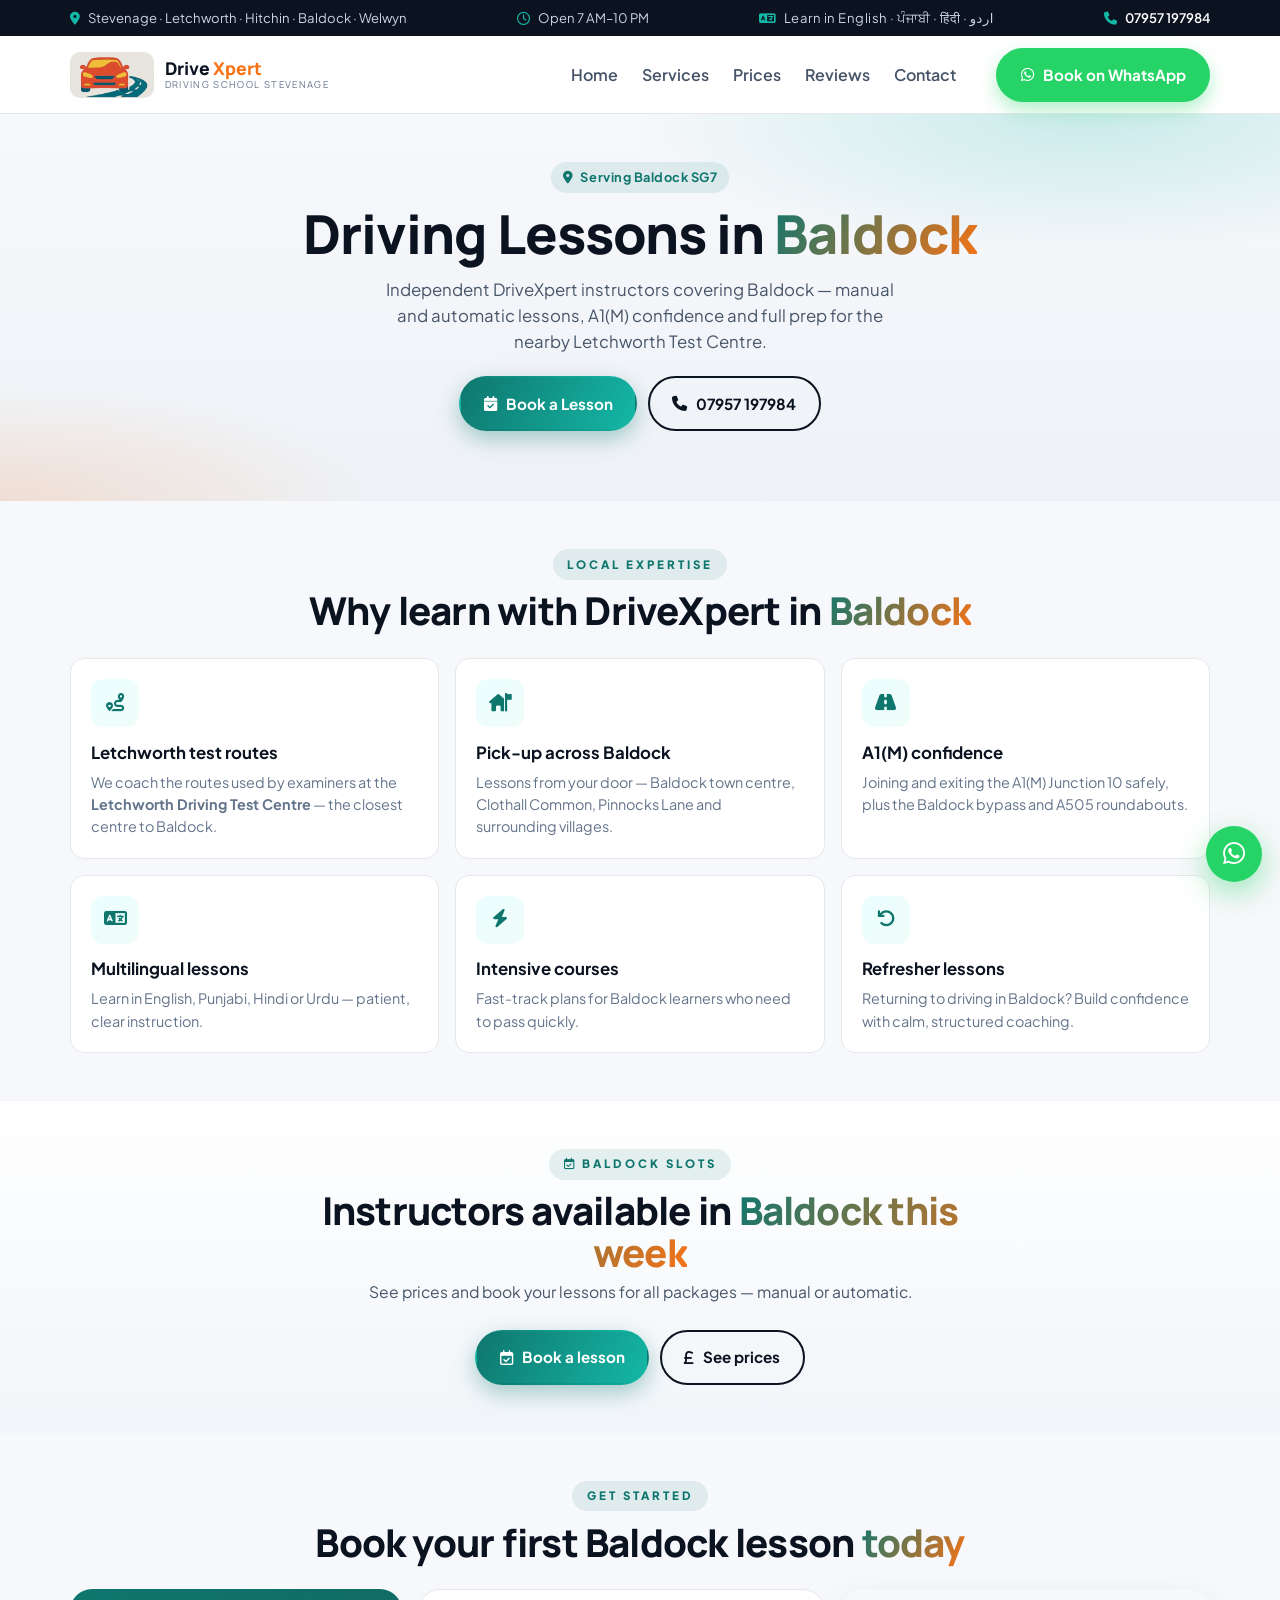
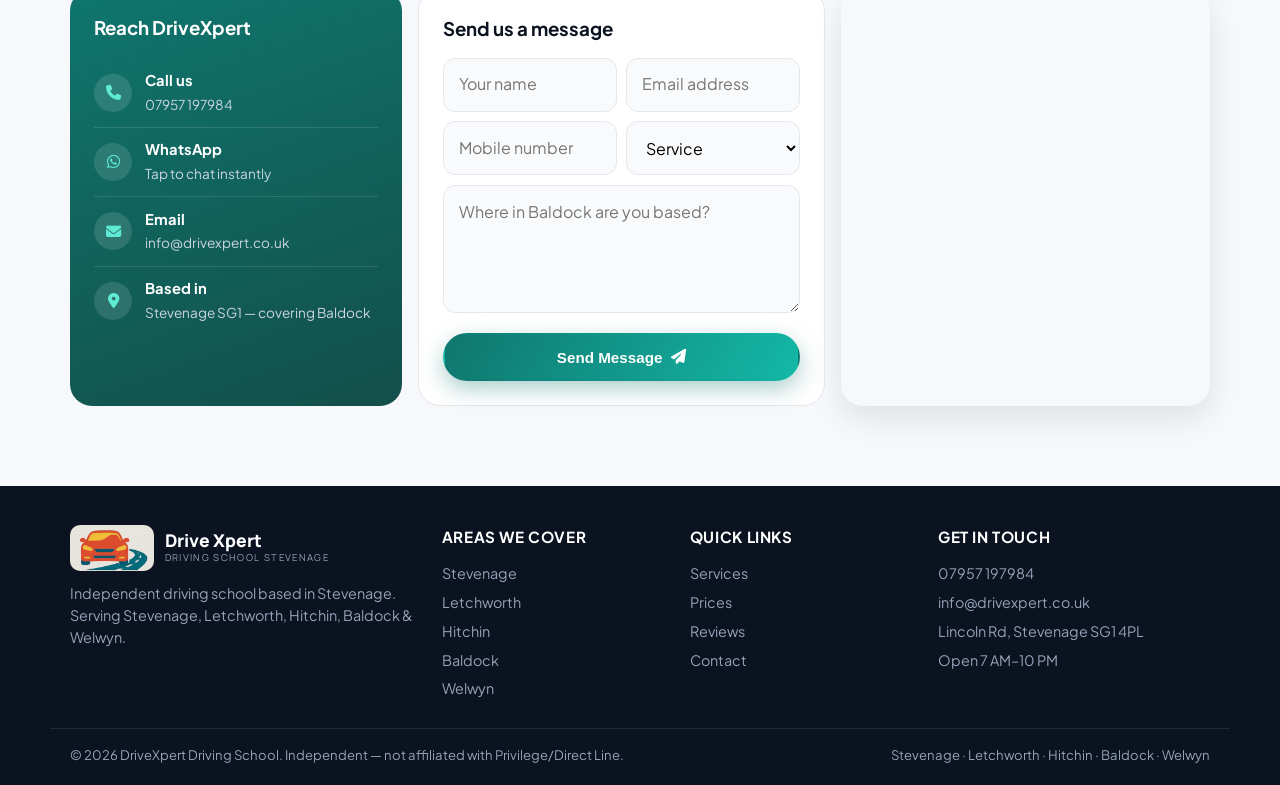
==== commit 89779c6e: "Logo: put 'Drive Xpert' on one line, add STEVENAGE to subtitle Brand text now shows 'Drive Xpert' in" ====
--- a/driving-lessons-baldock.html
+++ b/driving-lessons-baldock.html
@@ -38,7 +38,7 @@
     <div class="container nav-inner">
         <a href="index.html" class="brand">
             <img src="images/drivexpert-logo-navbar.jpeg" alt="DriveXpert" class="brand-logo">
-            <span class="brand-text"><b>Drive</b><span class="x">Xpert</span><small>DRIVING SCHOOL</small></span>
+            <span class="brand-text"><span class="brand-top"><b>Drive</b> <span class="x">Xpert</span></span><small>DRIVING SCHOOL STEVENAGE</small></span>
         </a>
         <nav class="nav-links">
             <a href="index.html">Home</a>
@@ -147,7 +147,7 @@
         <div>
             <div class="brand brand-foot">
                 <img src="images/drivexpert-logo-navbar.jpeg" alt="DriveXpert" class="brand-logo">
-                <span class="brand-text"><b>Drive</b><span class="x">Xpert</span><small>DRIVING SCHOOL</small></span>
+                <span class="brand-text"><span class="brand-top"><b>Drive</b> <span class="x">Xpert</span></span><small>DRIVING SCHOOL STEVENAGE</small></span>
             </div>
             <p class="muted">Independent driving school based in Stevenage. Serving Stevenage, Letchworth, Hitchin, Baldock &amp; Welwyn.</p>
         </div>
--- a/styles.css
+++ b/styles.css
@@ -76,9 +76,10 @@
 .brand { display: flex; align-items: center; gap: .65rem; }
 .brand-logo { height: 46px; width: auto; border-radius: 10px; }
 .brand-text { display: flex; flex-direction: column; line-height: 1; font-family: 'Manrope', sans-serif; }
-.brand-text b { font-weight: 800; font-size: 1.1rem; color: var(--ink); display: inline; }
-.brand-text .x { color: var(--accent); font-weight: 800; font-size: 1.1rem; display: inline; }
-.brand-text small { font-size: .62rem; letter-spacing: .18em; color: var(--muted); margin-top: 2px; }
+.brand-top { display: flex; align-items: baseline; gap: .22em; }
+.brand-text b { font-weight: 800; font-size: 1.1rem; color: var(--ink); }
+.brand-text .x { color: var(--accent); font-weight: 800; font-size: 1.1rem; }
+.brand-text small { font-size: .6rem; letter-spacing: .14em; color: var(--muted); margin-top: 3px; text-transform: uppercase; }
 .nav-links { display: flex; gap: 1.5rem; margin-left: auto; }
 .nav-links a { font-weight: 600; color: var(--ink-2); padding: .4rem 0; position: relative; }
 .nav-links a:hover { color: var(--ink); }
@@ -307,6 +308,7 @@
 .slider { position: relative; padding: 0 2.6rem; }
 .slider-track {
     display: flex; gap: .8rem;
+    align-items: flex-start;
     overflow-x: auto; overflow-y: hidden;
     scroll-snap-type: x mandatory;
     scroll-behavior: smooth;
@@ -317,14 +319,14 @@
 .slider-track::-webkit-scrollbar { display: none; }
 .slide { flex: 0 0 calc((100% - 2.4rem) / 4); scroll-snap-align: start; }
 .slide img {
-    width: 100%; object-fit: cover;
+    width: 100%; height: auto;
+    object-fit: contain;
     border-radius: var(--radius); cursor: zoom-in;
+    background: #fff; border: 1px solid var(--line);
     box-shadow: var(--shadow-sm);
     transition: transform .25s ease, box-shadow .25s ease;
 }
 .slide img:hover { transform: translateY(-4px); box-shadow: var(--shadow-md); }
-.review-slide img { aspect-ratio: 3/4; }
-.pass-slide img { aspect-ratio: 3/4; }
 
 .slider-btn {
     position: absolute; top: 50%; transform: translateY(-50%);
